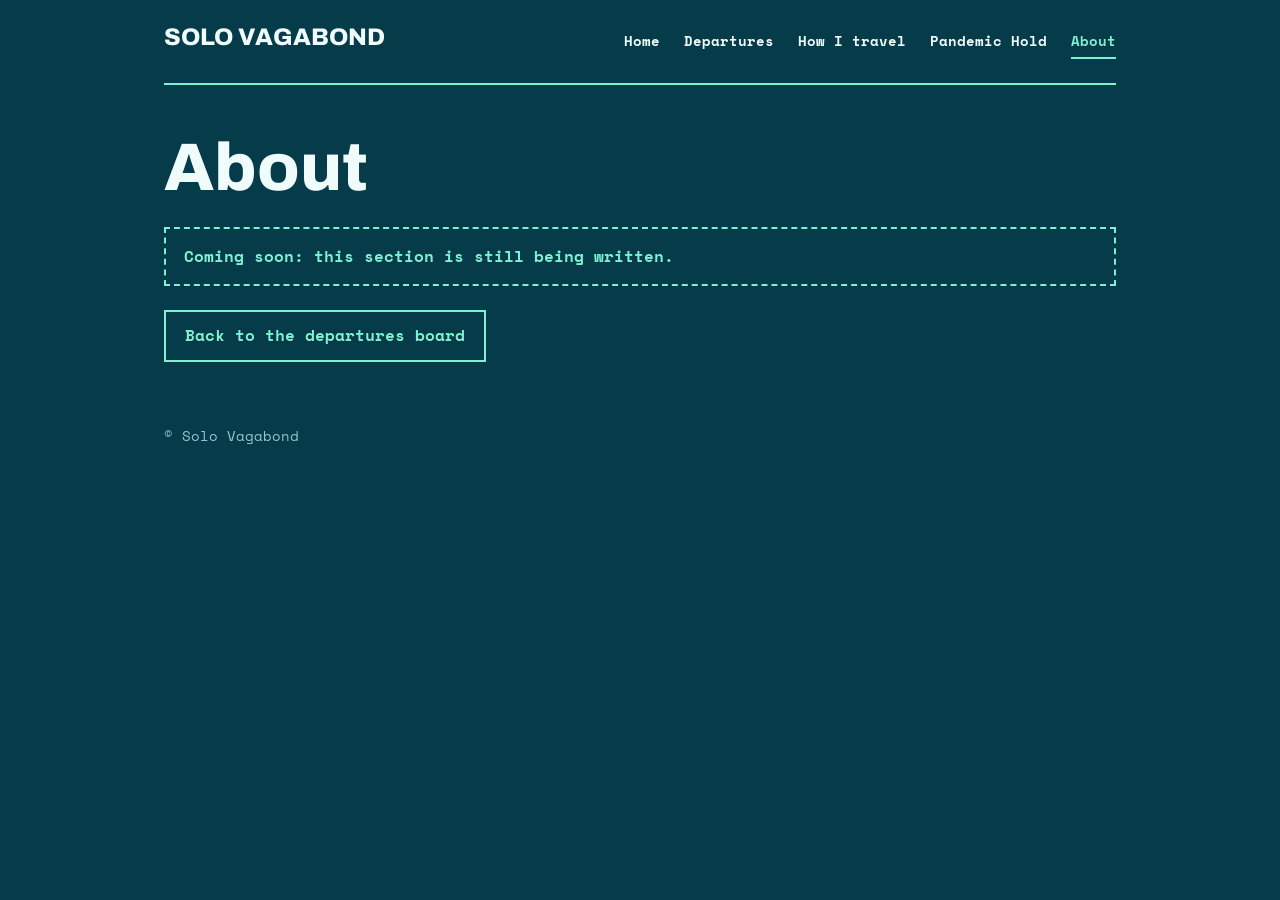
==== about.html @ 9b1714b4 "Add files via upload" ====
<!DOCTYPE html>
<html lang="en">
<head>
<meta charset="utf-8">
<meta name="viewport" content="width=device-width, initial-scale=1">
<title>About | Solo Vagabond</title>
<link rel="preconnect" href="https://fonts.googleapis.com">
<link rel="preconnect" href="https://fonts.gstatic.com" crossorigin>
<link href="https://fonts.googleapis.com/css2?family=Space+Mono:wght@400;700&family=Archivo:wght@600;800&display=swap" rel="stylesheet">
<link rel="stylesheet" href="style.css">
</head>
<body><div class="wrap">
<header><a class="brand" href="index.html">SOLO VAGABOND</a><nav class="menu" aria-label="Main"><a href="index.html">Home</a><a href="index.html#departures">Departures</a><a href="index.html#how">How I travel</a><a href="pandemic-hold.html">Pandemic Hold</a><a href="about.html" aria-current="page">About</a></nav></header>
<main>
<h1>About</h1>
<p class="wip" role="note">Coming soon: this section is still being written.</p>
<a class="btn" href="index.html">Back to the departures board</a>
</main>
<footer>© Solo Vagabond</footer>
</div></body></html>
---- style.css ----
:root{--bg:#063b4a;--row:#0a5568;--amber:#7ff0d0;--text:#effcfb;--dim:#92c5cc;--ok:#c6f432}
*{box-sizing:border-box}body{margin:0;background:var(--bg);color:var(--text);font:1rem/1.6 "Space Mono",Menlo,monospace}
a{color:var(--amber)}a:focus-visible{outline:3px solid var(--amber);outline-offset:3px}
.wrap{max-width:62rem;margin:0 auto;padding:0 1.25rem}
header{padding:1.5rem 0;display:flex;justify-content:space-between;flex-wrap:wrap;gap:1rem;border-bottom:2px solid var(--amber)}
.brand{font:800 1.5rem Archivo,Arial,sans-serif;color:var(--text);text-decoration:none}
.clock{color:var(--amber);font-weight:700}
h1{font:800 clamp(2.2rem,6vw,4.2rem)/1.05 Archivo,Arial,sans-serif;margin:3rem 0 1rem;max-width:16ch}
.lede{max-width:40rem;color:var(--dim)}
h2{font:800 1.4rem Archivo,Arial,sans-serif;margin:3rem 0 1rem;color:var(--amber)}
.board{border-collapse:collapse;width:100%}
.board th{text-align:left;color:var(--dim);font-weight:400;padding:.4rem .8rem;font-size:.85rem}
.board td{background:var(--row);padding:.9rem .8rem;border-top:3px solid var(--bg);vertical-align:top}
.board td:first-child{color:var(--amber);font-weight:700;white-space:nowrap}
.status{font-weight:700;white-space:nowrap}.ok{color:var(--ok)}.go{color:var(--amber)}
.facts{display:flex;flex-wrap:wrap;gap:1rem;margin:2.5rem 0 0}
.facts div{flex:1 1 12rem;border:2px solid var(--dim);padding:1rem}
.facts b{display:block;font:800 2.4rem Archivo,Arial,sans-serif;color:var(--amber)}
.facts h3{margin:0 0 .4rem;color:var(--amber);font:800 1.2rem Archivo,Arial,sans-serif}
.wip{margin:1.5rem 0 0;padding:.9rem 1.1rem;border:2px dashed var(--amber);color:var(--amber);font-weight:700}
.links{display:flex;flex-wrap:wrap;gap:.75rem;list-style:none;padding:0}
.links a{display:block;padding:.7rem 1.2rem;border:2px solid var(--amber);text-decoration:none;font-weight:700}
.links a:hover{background:var(--amber);color:var(--bg)}
footer{margin:4rem 0 2rem;color:var(--dim);font-size:.85rem}
@media(max-width:640px){.board th:nth-child(3),.board td:nth-child(3){display:none}}

/* menu */
nav.menu{display:flex;flex-wrap:wrap;gap:.25rem 1.5rem;align-items:center}
nav.menu a{color:var(--text);text-decoration:none;font-weight:700;font-size:.9rem;padding:.3rem 0;border-bottom:2px solid transparent}
nav.menu a:hover{color:var(--amber)}
nav.menu a[aria-current=page]{color:var(--amber);border-bottom-color:var(--amber)}
.btn{display:inline-block;margin-top:1.5rem;padding:.7rem 1.2rem;border:2px solid var(--amber);color:var(--amber);font-weight:700;text-decoration:none}
.btn:hover{background:var(--amber);color:var(--bg)}
/* story pages */
.tags{display:flex;flex-wrap:wrap;gap:.5rem;margin:2.5rem 0 0}
.tag{border:2px solid var(--dim);padding:.15rem .7rem;font-size:.85rem;color:var(--dim)}
.tag.hot{border-color:var(--amber);color:var(--amber)}
.sub{font:800 clamp(1.2rem,3vw,1.6rem)/1.3 Archivo,Arial,sans-serif;margin:0 0 .5rem}
.meta{display:flex;flex-wrap:wrap;gap:.5rem 1.5rem;border-top:2px solid var(--dim);border-bottom:2px solid var(--dim);padding:.9rem 0;margin:1.75rem 0 2rem;color:var(--dim);font-size:.9rem}
.meta b{color:var(--text)}
blockquote.pull{margin:0 0 2.5rem;padding:.5rem 0 .5rem 1.25rem;border-left:4px solid var(--amber);font:800 clamp(1.3rem,3.2vw,1.9rem)/1.3 Archivo,Arial,sans-serif;max-width:44rem}
blockquote.pull small{display:block;margin-top:.75rem;font:400 .8rem "Space Mono",monospace;text-transform:uppercase;color:var(--dim)}
.layout{display:grid;grid-template-columns:minmax(0,1fr) 20rem;gap:3rem;align-items:start}
.article{font:400 1.1rem/1.85 Archivo,Arial,sans-serif;max-width:42rem}
.article p{margin:0 0 1.25rem}
.article h2{margin-top:3rem}
.num{color:var(--dim);font:400 .9rem "Space Mono",monospace;margin-right:.75rem}
.chips{display:flex;flex-wrap:wrap;gap:.5rem;margin:2rem 0}
.chips span{border:2px solid var(--amber);padding:.25rem .8rem;font:700 .75rem "Space Mono",monospace;text-transform:uppercase;color:var(--amber)}
.aside{background:var(--row);border:2px solid var(--dim);padding:1.25rem;position:sticky;top:1rem}
.aside h2{margin:0;font-size:1.2rem}
.aside .k{font-size:.75rem;text-transform:uppercase;color:var(--dim);margin:0 0 .25rem}
.tl{list-style:none;margin:1.25rem 0 0;padding:0}
.tl li{position:relative;margin-left:.4rem;padding:0 0 1.1rem 1.4rem;border-left:2px solid var(--dim)}
.tl li:before{content:"";position:absolute;left:-.5rem;top:.25rem;width:.8rem;height:.8rem;border-radius:50%;background:var(--bg);border:2px solid var(--amber)}
.tl li:last-child{border-left-color:transparent;padding-bottom:0}
.tl b{display:block;font-size:.75rem;color:var(--amber);text-transform:uppercase}
.tl p{margin:.2rem 0 0;font:400 .92rem/1.5 Archivo,Arial,sans-serif}
.aside .note{margin:1.25rem 0 0;font-size:.8rem;color:var(--dim)}
.route{list-style:none;margin:1.5rem 0 0;padding:0;max-width:30rem}
.route li{background:var(--row);border-top:3px solid var(--bg);padding:.8rem 1rem;display:flex;gap:1rem}
.route b{color:var(--amber)}
.fine{color:var(--dim);font-size:.85rem;max-width:30rem}
@media(max-width:60rem){.layout{grid-template-columns:1fr}.aside{position:static}}
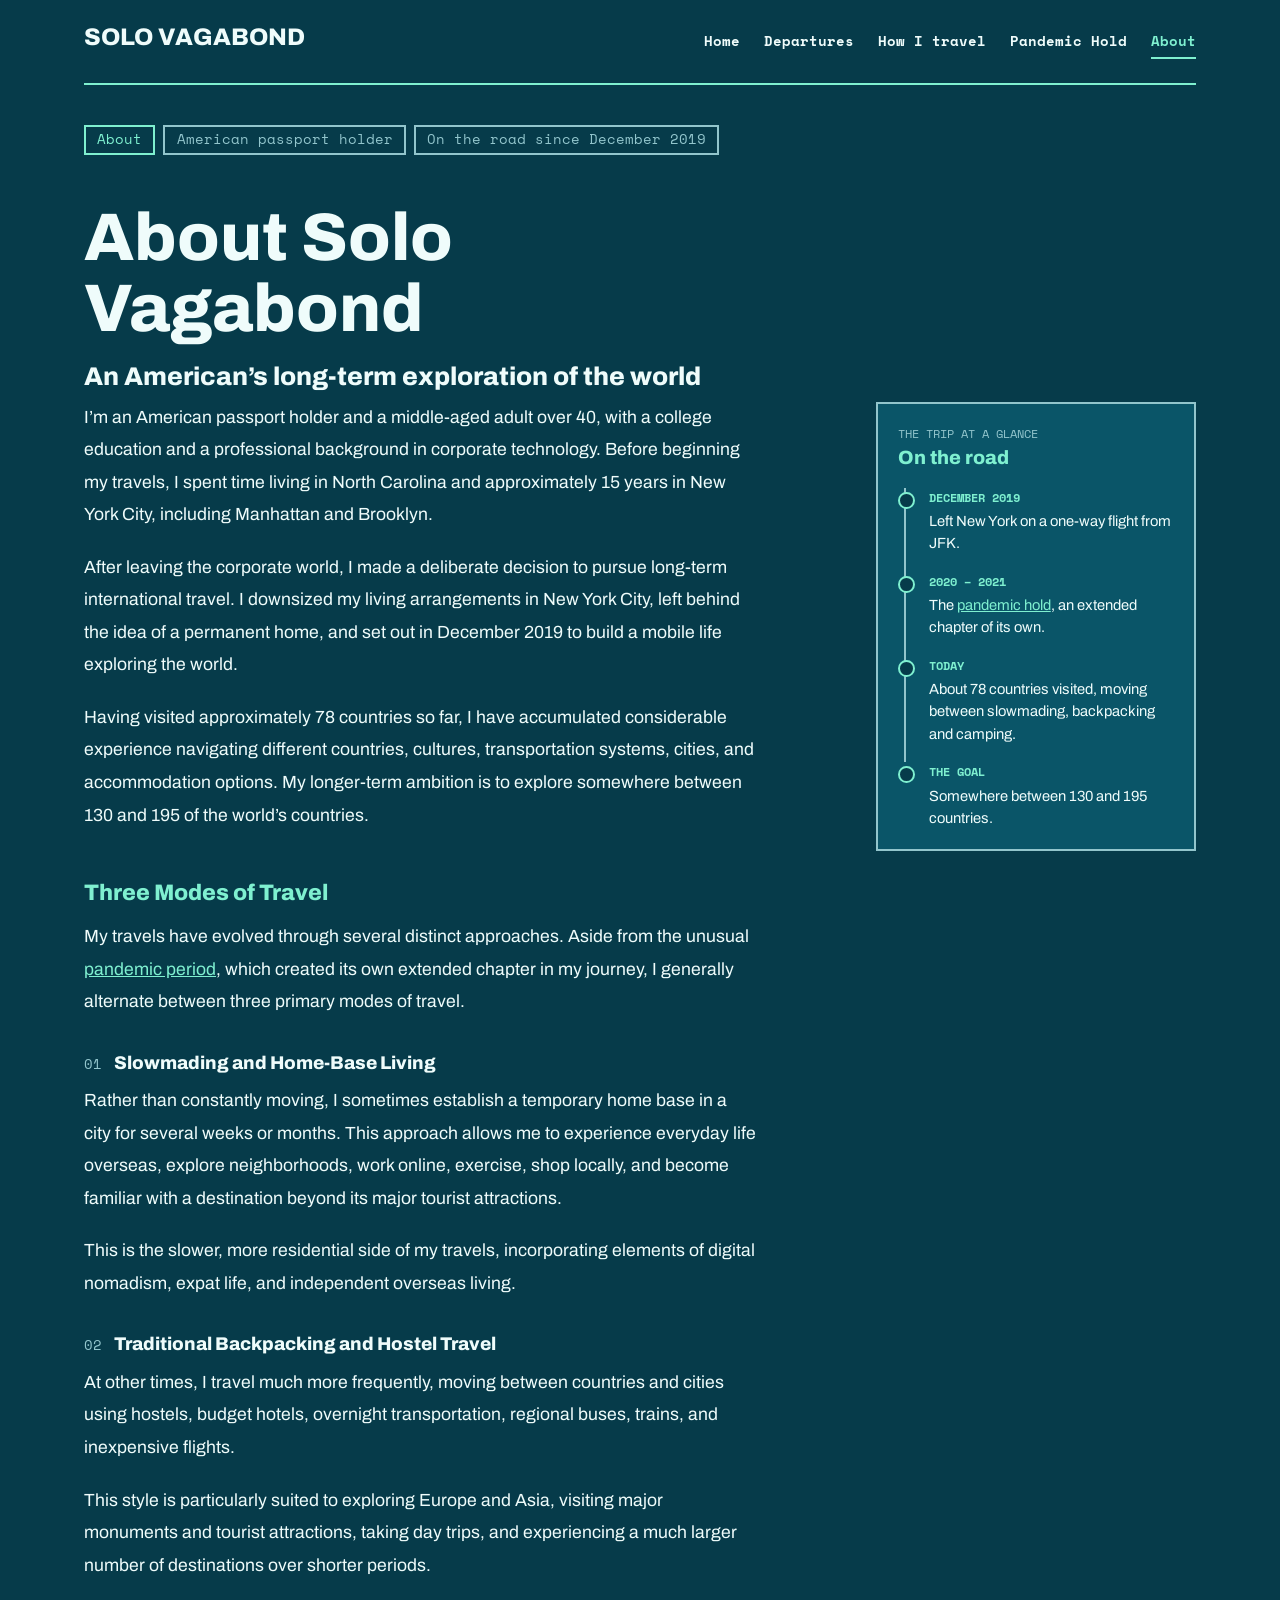
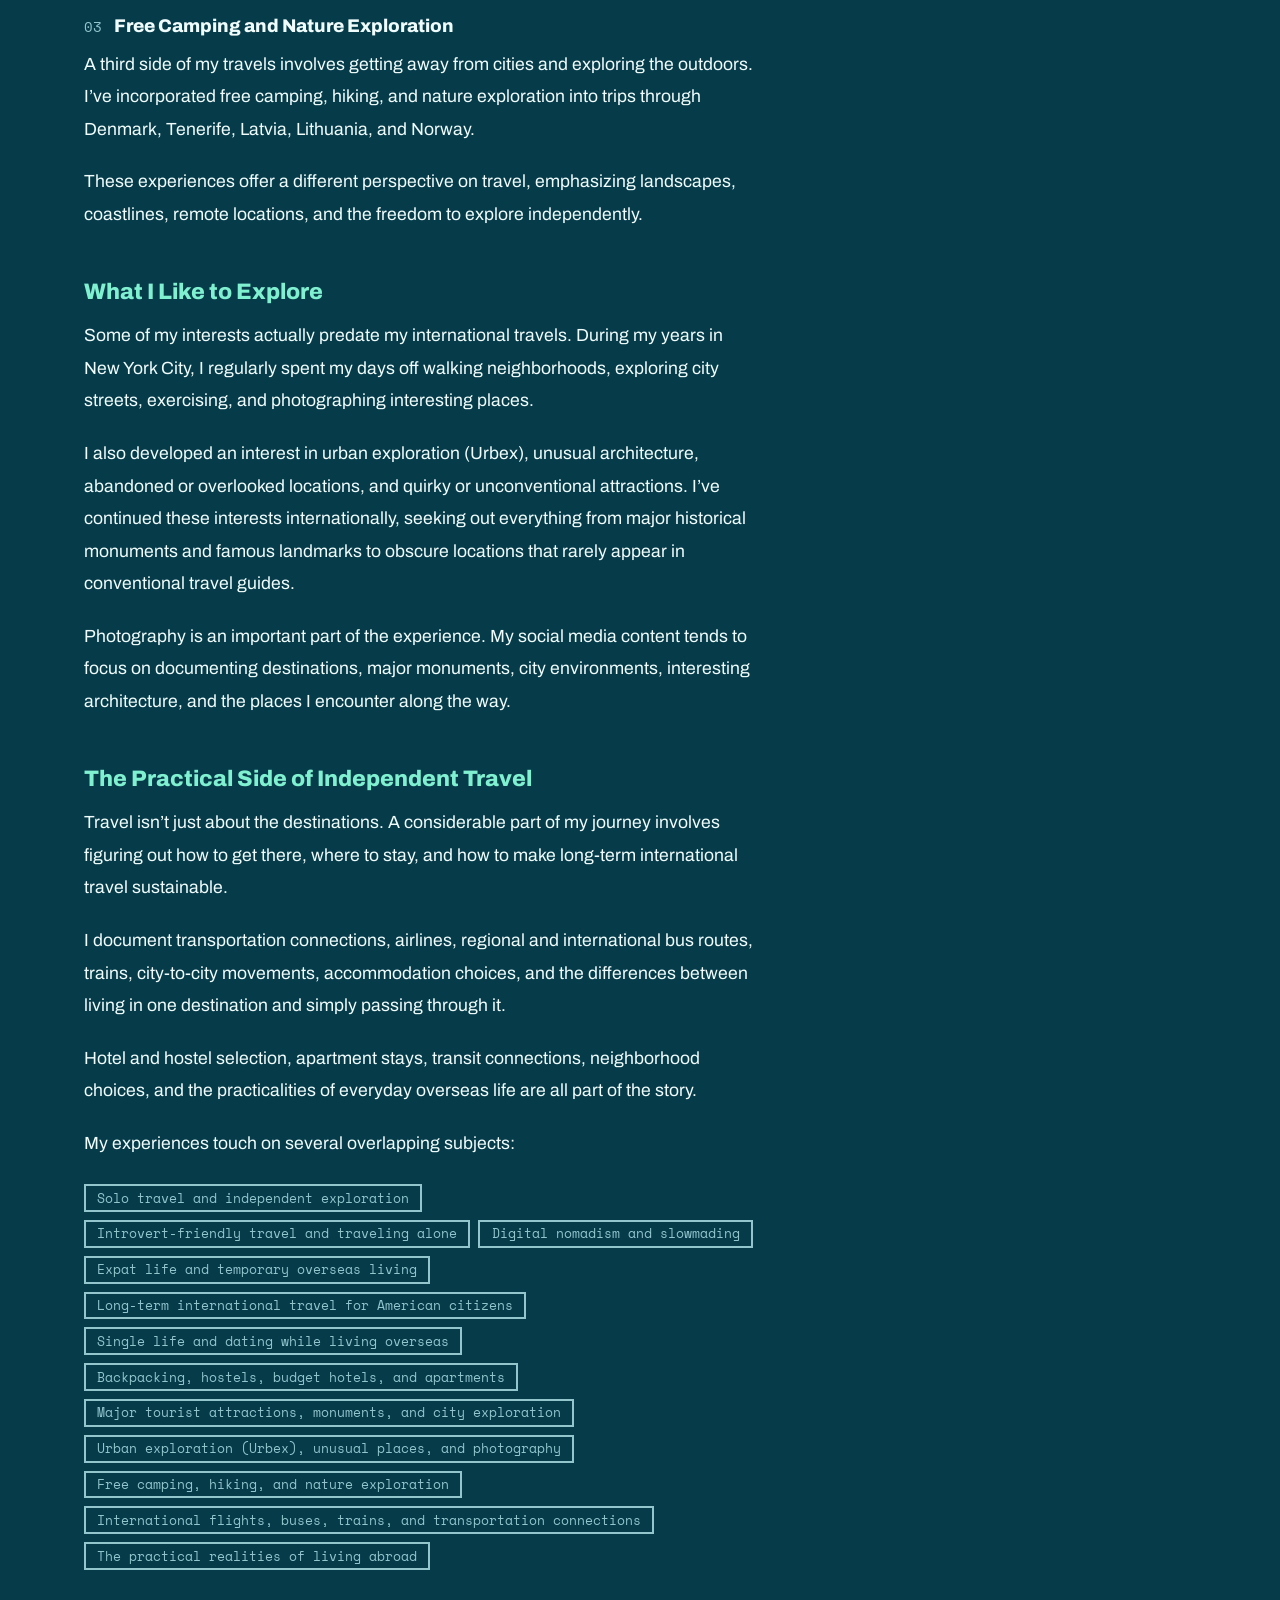
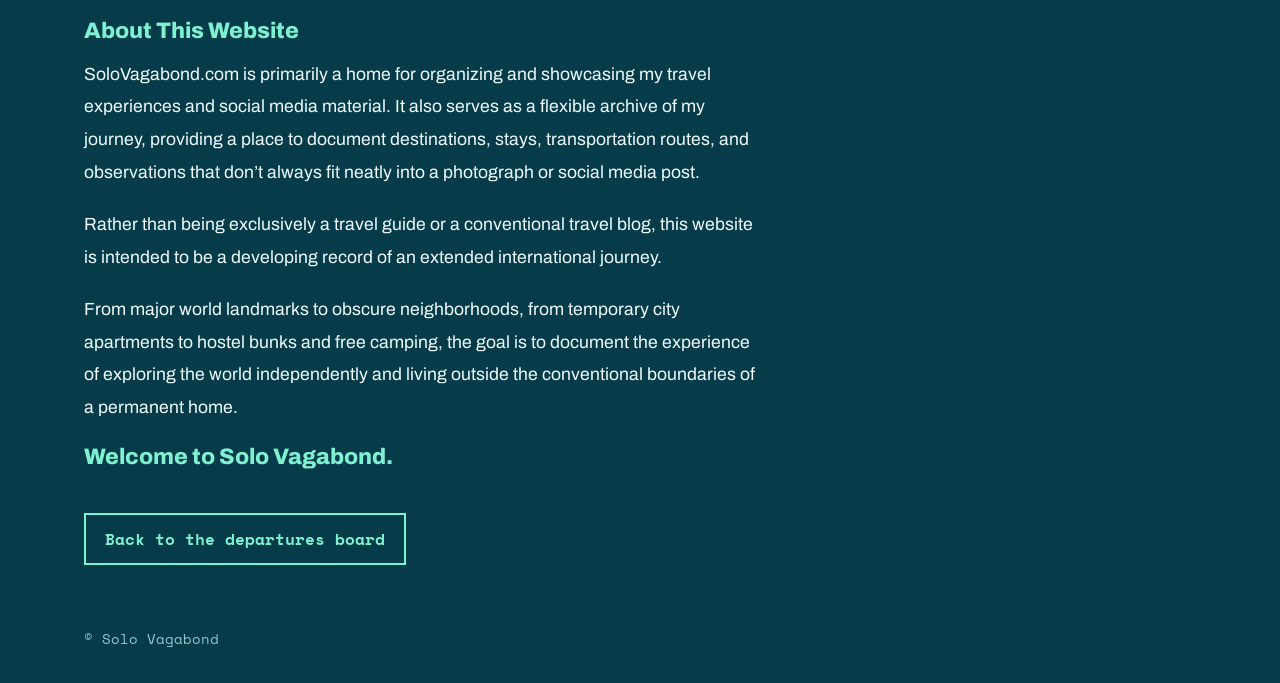
==== commit f7c04fb9: "Add files via upload" ====
--- a/about.html
+++ b/about.html
@@ -4,16 +4,90 @@
 <meta charset="utf-8">
 <meta name="viewport" content="width=device-width, initial-scale=1">
 <title>About | Solo Vagabond</title>
+<meta name="description" content="An American’s long-term exploration of the world: slowmading, backpacking and free camping across roughly 78 countries since December 2019.">
 <link rel="preconnect" href="https://fonts.googleapis.com">
 <link rel="preconnect" href="https://fonts.gstatic.com" crossorigin>
-<link href="https://fonts.googleapis.com/css2?family=Space+Mono:wght@400;700&family=Archivo:wght@600;800&display=swap" rel="stylesheet">
+<link href="https://fonts.googleapis.com/css2?family=Space+Mono:wght@400;700&family=Archivo:wght@400;600;800&display=swap" rel="stylesheet">
 <link rel="stylesheet" href="style.css">
+<style>
+.wrap.wide{max-width:72rem}
+.article h3{font:800 1.15rem/1.35 Archivo,Arial,sans-serif;color:var(--text);margin:2rem 0 .6rem}
+ul.tags{list-style:none;padding:0;margin:1.5rem 0 2rem}
+.article .tags .tag{font:400 .8rem "Space Mono",monospace}
+.signoff{font:800 1.4rem Archivo,Arial,sans-serif;color:var(--amber);margin-top:2.5rem}
+</style>
 </head>
-<body><div class="wrap">
+<body><div class="wrap wide">
 <header><a class="brand" href="index.html">SOLO VAGABOND</a><nav class="menu" aria-label="Main"><a href="index.html">Home</a><a href="index.html#departures">Departures</a><a href="index.html#how">How I travel</a><a href="pandemic-hold.html">Pandemic Hold</a><a href="about.html" aria-current="page">About</a></nav></header>
 <main>
-<h1>About</h1>
-<p class="wip" role="note">Coming soon: this section is still being written.</p>
+<div class="tags"><span class="tag hot">About</span><span class="tag">American passport holder</span><span class="tag">On the road since December 2019</span></div>
+<h1>About Solo Vagabond</h1>
+<p class="sub">An American’s long-term exploration of the world</p>
+
+<div class="layout">
+<article class="article">
+<p>I’m an American passport holder and a middle-aged adult over 40, with a college education and a professional background in corporate technology. Before beginning my travels, I spent time living in North Carolina and approximately 15 years in New York City, including Manhattan and Brooklyn.</p>
+<p>After leaving the corporate world, I made a deliberate decision to pursue long-term international travel. I downsized my living arrangements in New York City, left behind the idea of a permanent home, and set out in December 2019 to build a mobile life exploring the world.</p>
+<p>Having visited approximately 78 countries so far, I have accumulated considerable experience navigating different countries, cultures, transportation systems, cities, and accommodation options. My longer-term ambition is to explore somewhere between 130 and 195 of the world’s countries.</p>
+
+<h2>Three Modes of Travel</h2>
+<p>My travels have evolved through several distinct approaches. Aside from the unusual <a href="pandemic-hold.html">pandemic period</a>, which created its own extended chapter in my journey, I generally alternate between three primary modes of travel.</p>
+
+<h3><span class="num">01</span>Slowmading and Home-Base Living</h3>
+<p>Rather than constantly moving, I sometimes establish a temporary home base in a city for several weeks or months. This approach allows me to experience everyday life overseas, explore neighborhoods, work online, exercise, shop locally, and become familiar with a destination beyond its major tourist attractions.</p>
+<p>This is the slower, more residential side of my travels, incorporating elements of digital nomadism, expat life, and independent overseas living.</p>
+
+<h3><span class="num">02</span>Traditional Backpacking and Hostel Travel</h3>
+<p>At other times, I travel much more frequently, moving between countries and cities using hostels, budget hotels, overnight transportation, regional buses, trains, and inexpensive flights.</p>
+<p>This style is particularly suited to exploring Europe and Asia, visiting major monuments and tourist attractions, taking day trips, and experiencing a much larger number of destinations over shorter periods.</p>
+
+<h3><span class="num">03</span>Free Camping and Nature Exploration</h3>
+<p>A third side of my travels involves getting away from cities and exploring the outdoors. I’ve incorporated free camping, hiking, and nature exploration into trips through Denmark, Tenerife, Latvia, Lithuania, and Norway.</p>
+<p>These experiences offer a different perspective on travel, emphasizing landscapes, coastlines, remote locations, and the freedom to explore independently.</p>
+
+<h2>What I Like to Explore</h2>
+<p>Some of my interests actually predate my international travels. During my years in New York City, I regularly spent my days off walking neighborhoods, exploring city streets, exercising, and photographing interesting places.</p>
+<p>I also developed an interest in urban exploration (Urbex), unusual architecture, abandoned or overlooked locations, and quirky or unconventional attractions. I’ve continued these interests internationally, seeking out everything from major historical monuments and famous landmarks to obscure locations that rarely appear in conventional travel guides.</p>
+<p>Photography is an important part of the experience. My social media content tends to focus on documenting destinations, major monuments, city environments, interesting architecture, and the places I encounter along the way.</p>
+
+<h2>The Practical Side of Independent Travel</h2>
+<p>Travel isn’t just about the destinations. A considerable part of my journey involves figuring out how to get there, where to stay, and how to make long-term international travel sustainable.</p>
+<p>I document transportation connections, airlines, regional and international bus routes, trains, city-to-city movements, accommodation choices, and the differences between living in one destination and simply passing through it.</p>
+<p>Hotel and hostel selection, apartment stays, transit connections, neighborhood choices, and the practicalities of everyday overseas life are all part of the story.</p>
+<p>My experiences touch on several overlapping subjects:</p>
+<ul class="tags">
+<li class="tag">Solo travel and independent exploration</li>
+<li class="tag">Introvert-friendly travel and traveling alone</li>
+<li class="tag">Digital nomadism and slowmading</li>
+<li class="tag">Expat life and temporary overseas living</li>
+<li class="tag">Long-term international travel for American citizens</li>
+<li class="tag">Single life and dating while living overseas</li>
+<li class="tag">Backpacking, hostels, budget hotels, and apartments</li>
+<li class="tag">Major tourist attractions, monuments, and city exploration</li>
+<li class="tag">Urban exploration (Urbex), unusual places, and photography</li>
+<li class="tag">Free camping, hiking, and nature exploration</li>
+<li class="tag">International flights, buses, trains, and transportation connections</li>
+<li class="tag">The practical realities of living abroad</li>
+</ul>
+
+<h2>About This Website</h2>
+<p>SoloVagabond.com is primarily a home for organizing and showcasing my travel experiences and social media material. It also serves as a flexible archive of my journey, providing a place to document destinations, stays, transportation routes, and observations that don’t always fit neatly into a photograph or social media post.</p>
+<p>Rather than being exclusively a travel guide or a conventional travel blog, this website is intended to be a developing record of an extended international journey.</p>
+<p>From major world landmarks to obscure neighborhoods, from temporary city apartments to hostel bunks and free camping, the goal is to document the experience of exploring the world independently and living outside the conventional boundaries of a permanent home.</p>
+<p class="signoff">Welcome to Solo Vagabond.</p>
+</article>
+
+<aside class="aside" aria-label="The trip at a glance">
+<p class="k">The trip at a glance</p>
+<h2>On the road</h2>
+<ul class="tl">
+<li><b>December 2019</b><p>Left New York on a one-way flight from JFK.</p></li>
+<li><b>2020 – 2021</b><p>The <a href="pandemic-hold.html">pandemic hold</a>, an extended chapter of its own.</p></li>
+<li><b>Today</b><p>About 78 countries visited, moving between slowmading, backpacking and camping.</p></li>
+<li><b>The goal</b><p>Somewhere between 130 and 195 countries.</p></li>
+</ul>
+</aside>
+</div>
 <a class="btn" href="index.html">Back to the departures board</a>
 </main>
 <footer>© Solo Vagabond</footer>
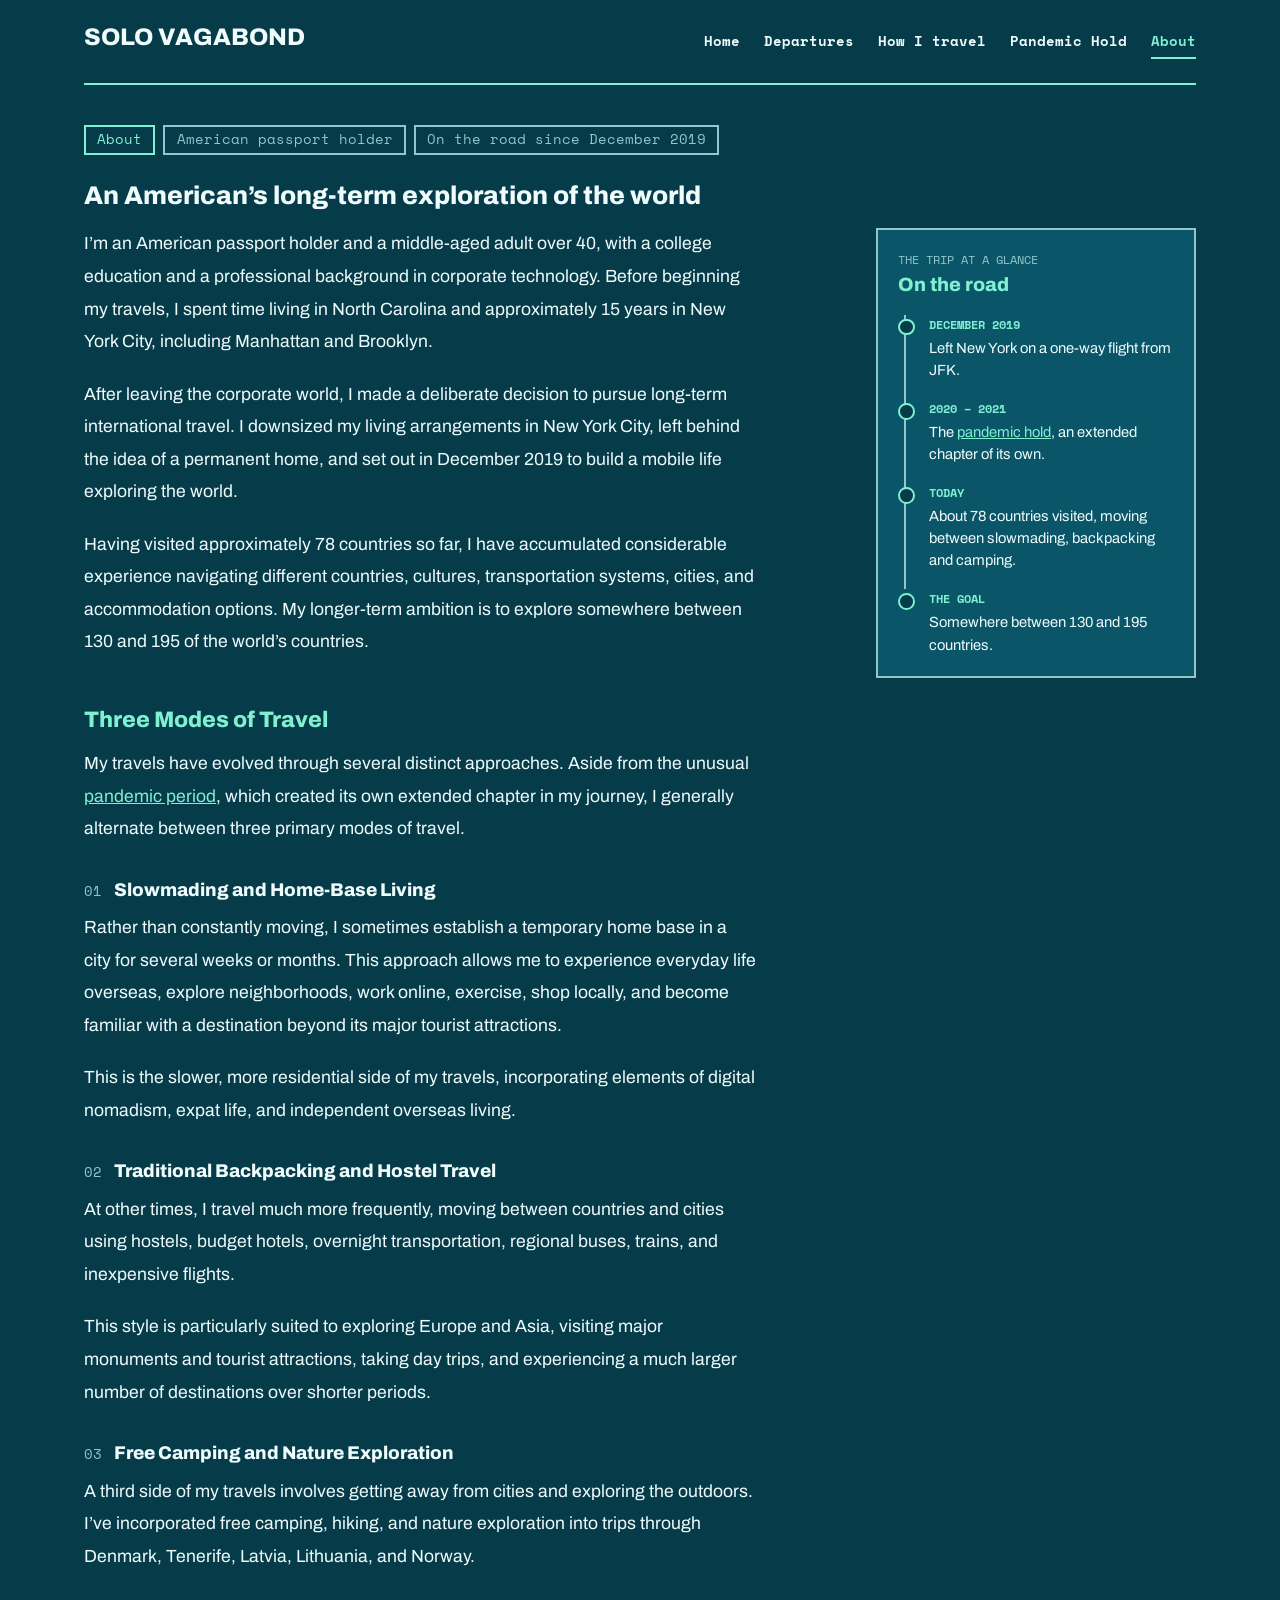
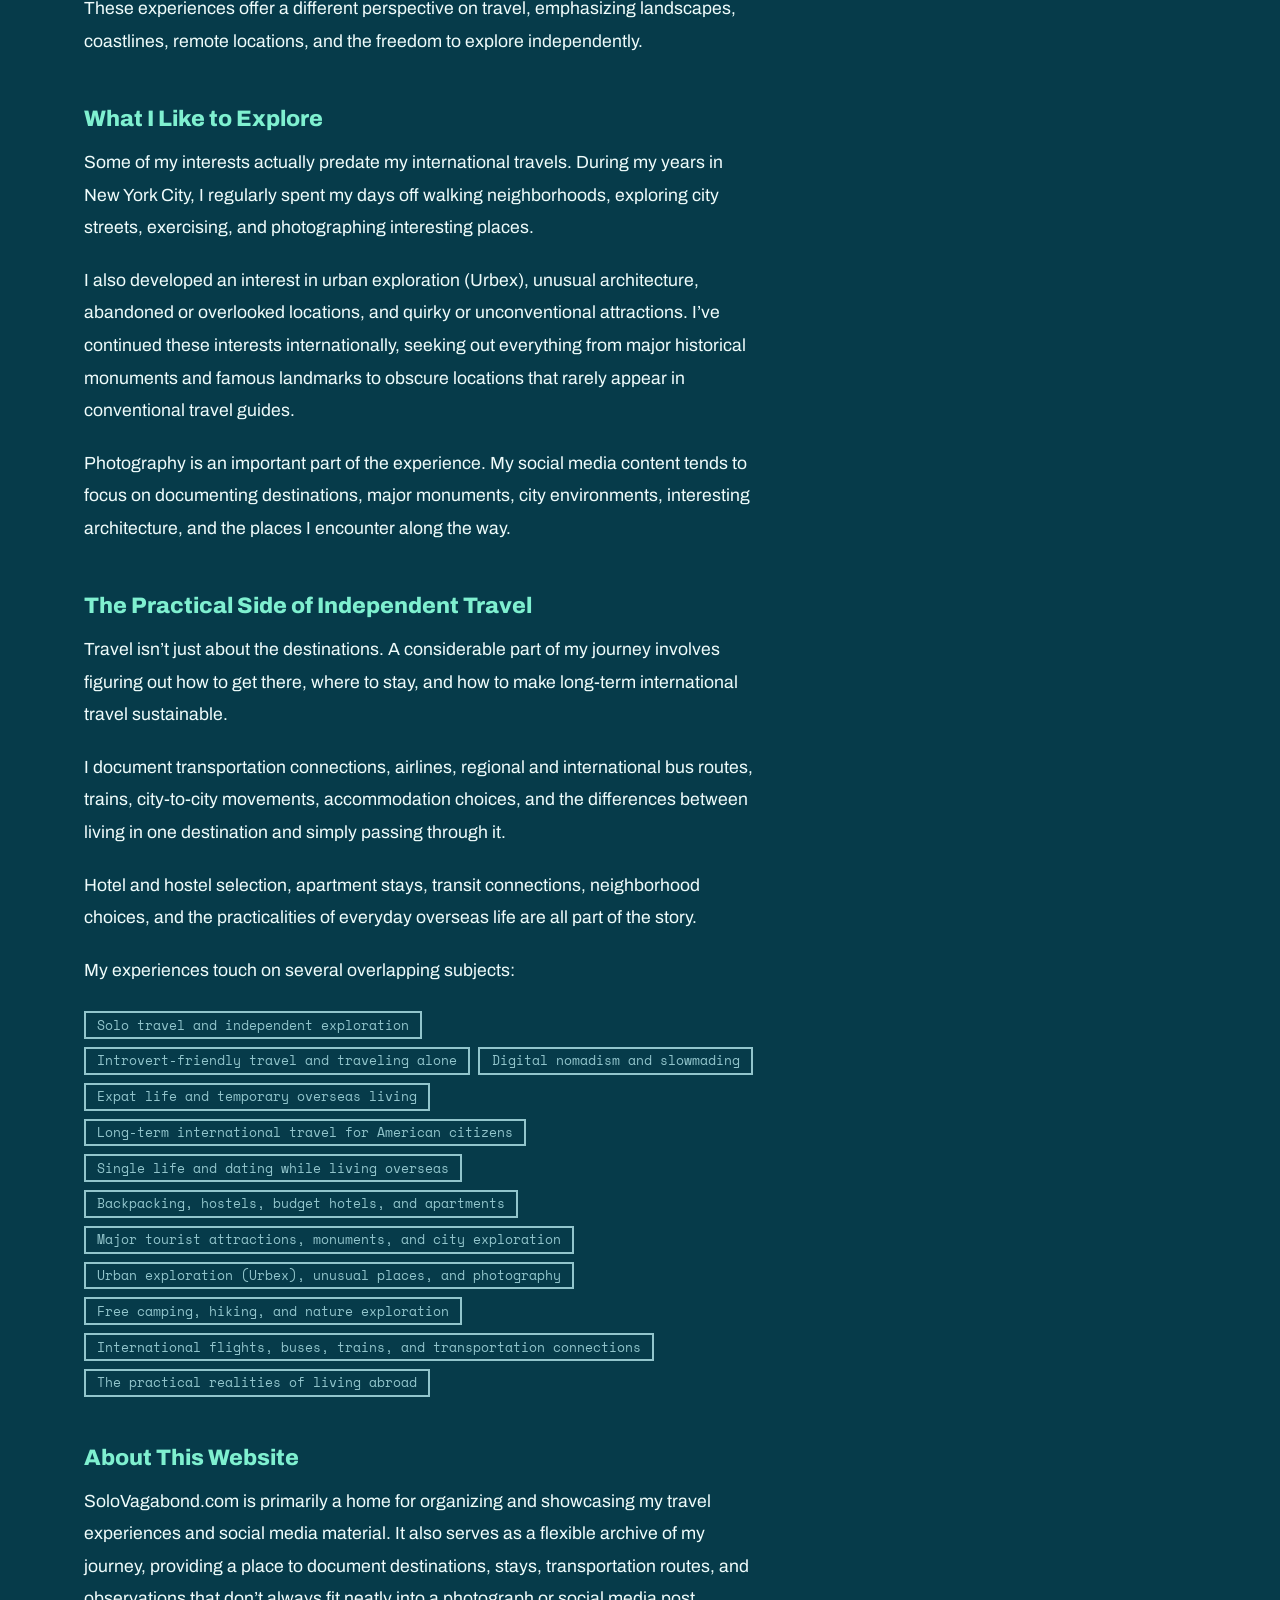
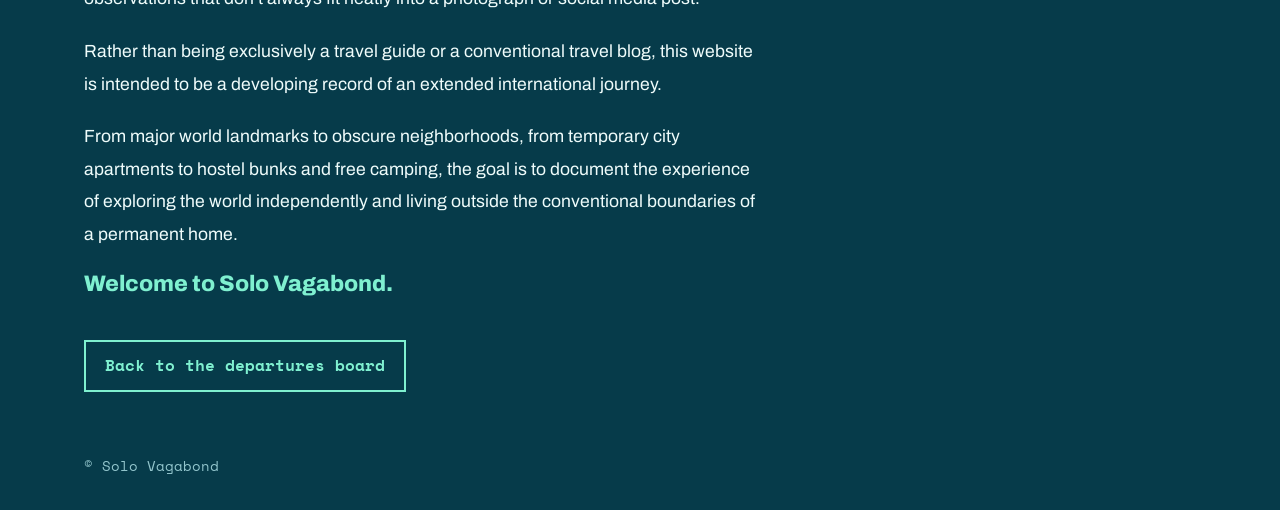
==== commit da2ffdfb: "Add files via upload" ====
--- a/about.html
+++ b/about.html
@@ -11,6 +11,7 @@
 <link rel="stylesheet" href="style.css">
 <style>
 .wrap.wide{max-width:72rem}
+h1.sub{margin:1.5rem 0 1rem;max-width:none}
 .article h3{font:800 1.15rem/1.35 Archivo,Arial,sans-serif;color:var(--text);margin:2rem 0 .6rem}
 ul.tags{list-style:none;padding:0;margin:1.5rem 0 2rem}
 .article .tags .tag{font:400 .8rem "Space Mono",monospace}
@@ -21,8 +22,7 @@
 <header><a class="brand" href="index.html">SOLO VAGABOND</a><nav class="menu" aria-label="Main"><a href="index.html">Home</a><a href="index.html#departures">Departures</a><a href="index.html#how">How I travel</a><a href="pandemic-hold.html">Pandemic Hold</a><a href="about.html" aria-current="page">About</a></nav></header>
 <main>
 <div class="tags"><span class="tag hot">About</span><span class="tag">American passport holder</span><span class="tag">On the road since December 2019</span></div>
-<h1>About Solo Vagabond</h1>
-<p class="sub">An American’s long-term exploration of the world</p>
+<h1 class="sub">An American’s long-term exploration of the world</h1>
 
 <div class="layout">
 <article class="article">
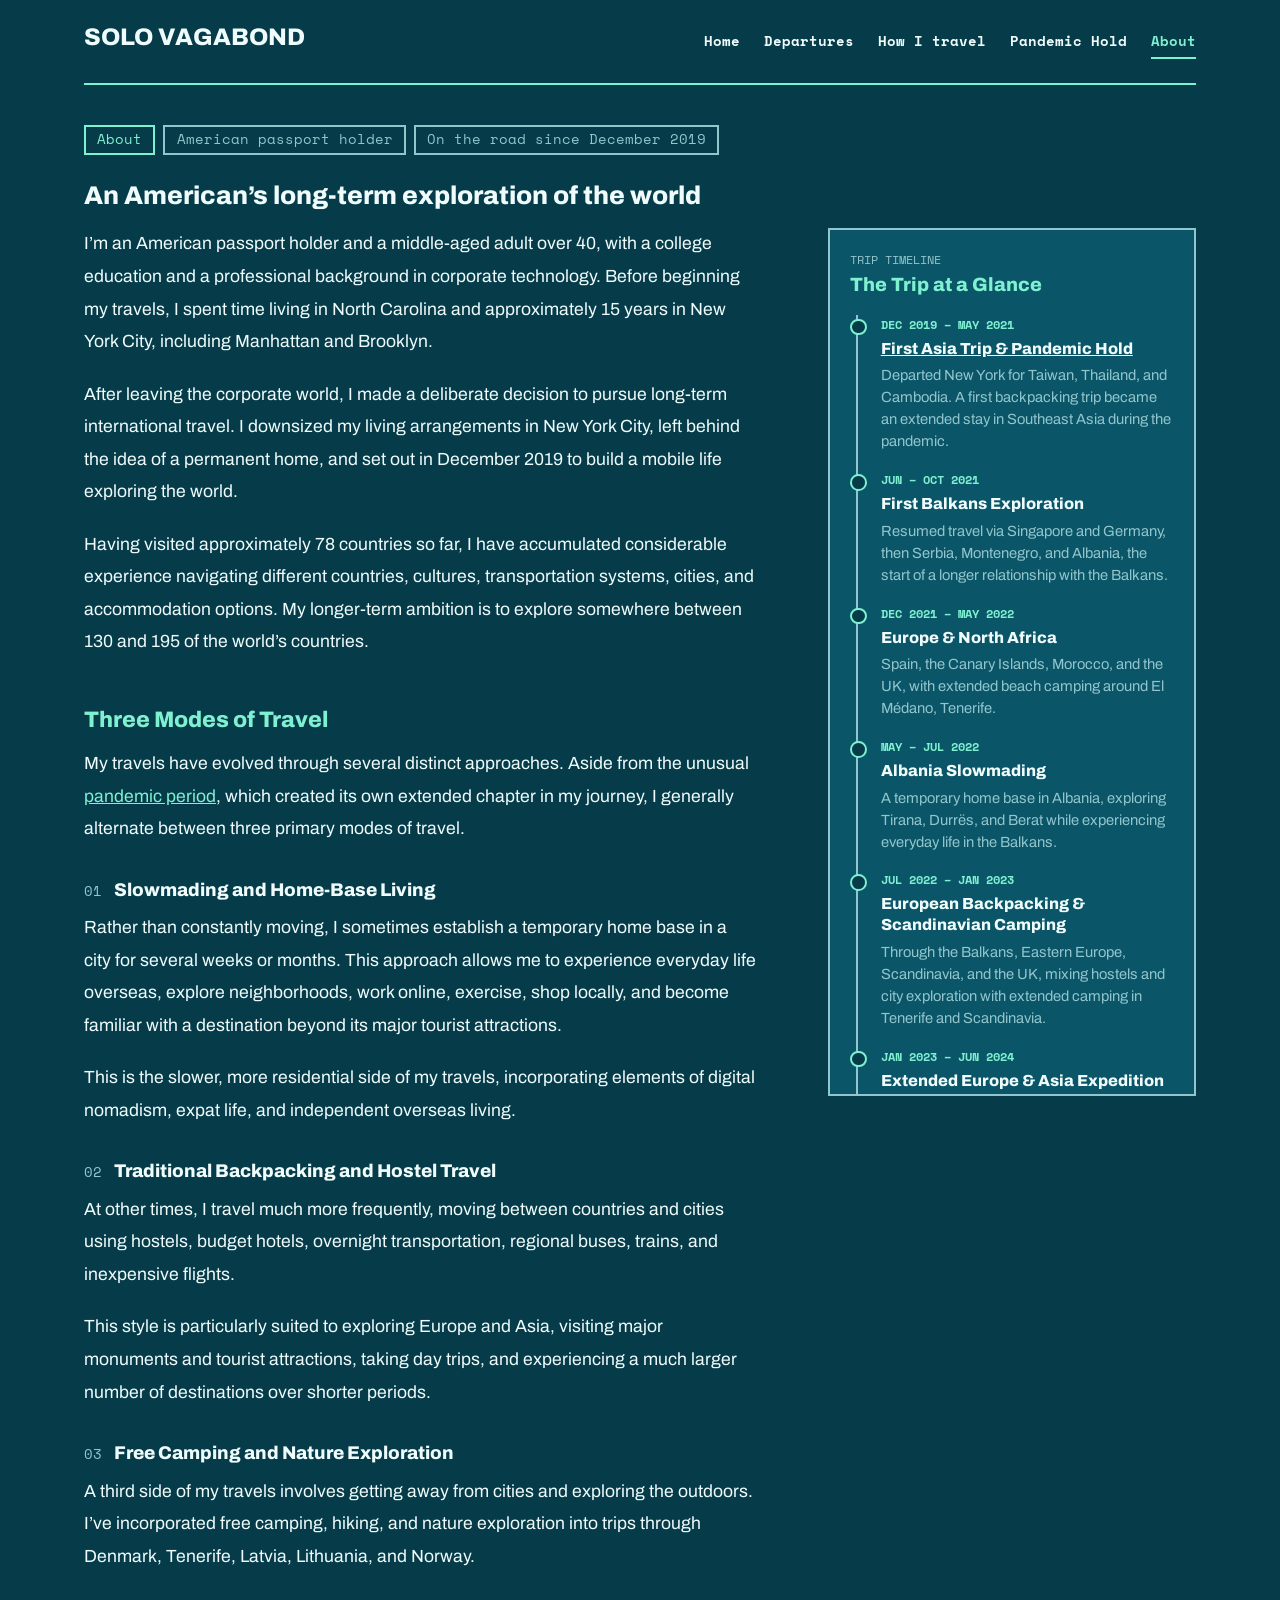
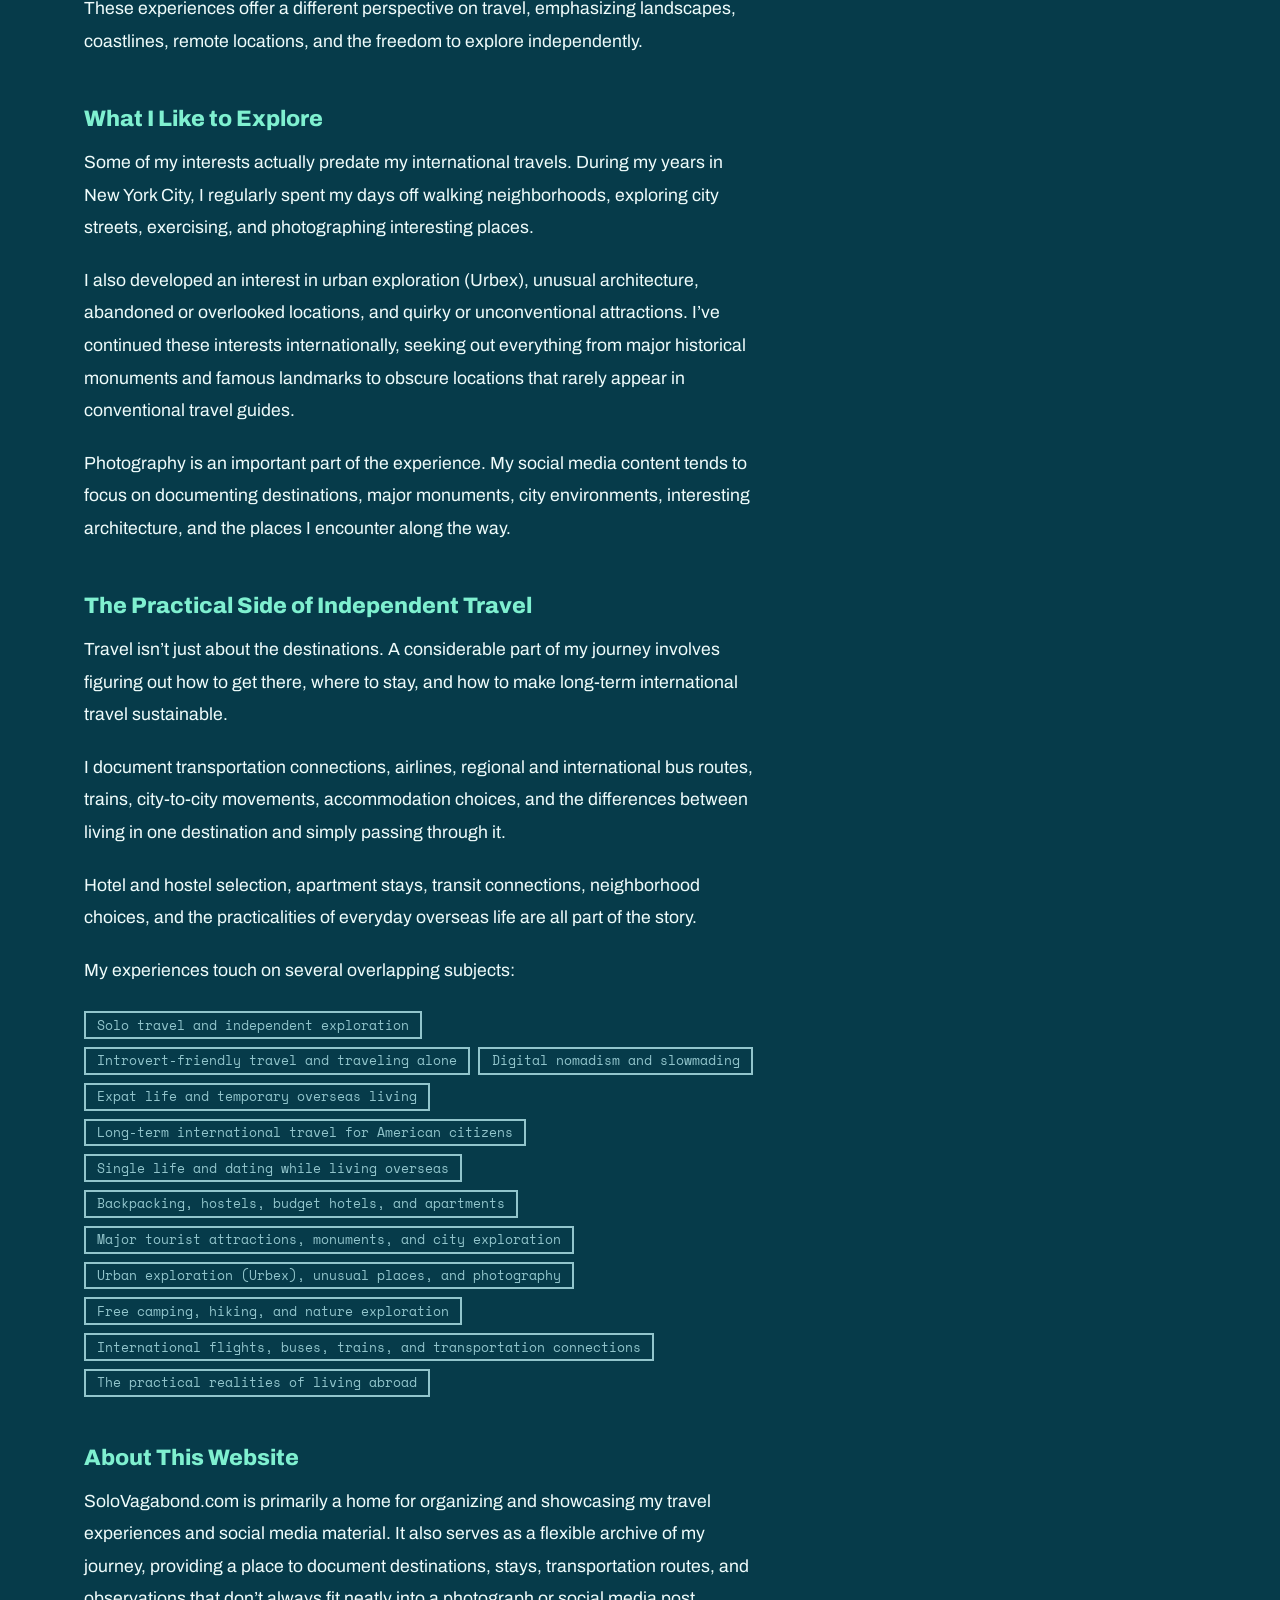
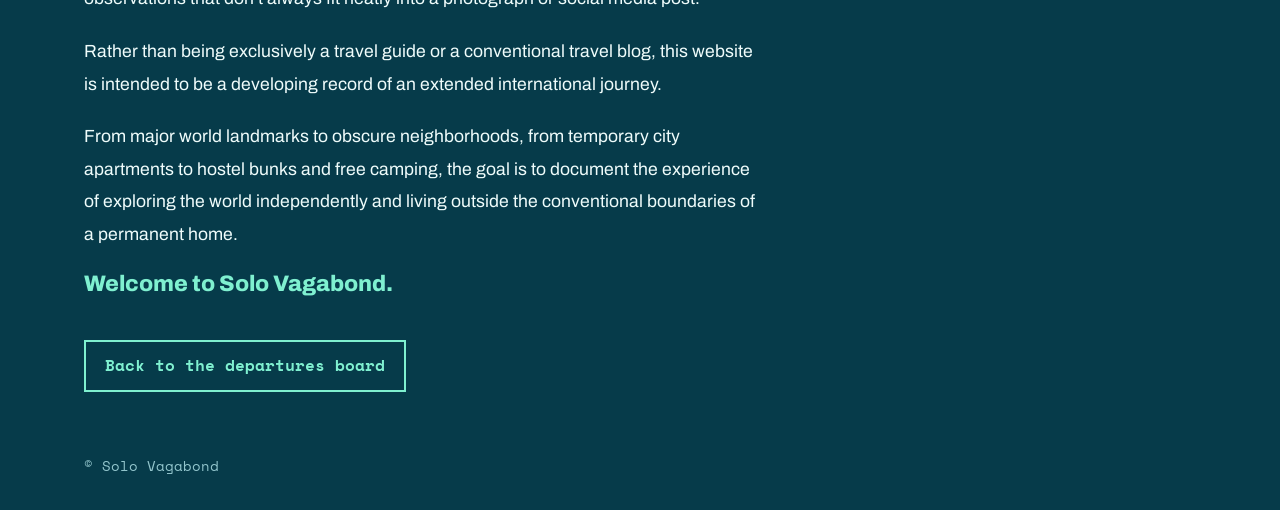
==== commit e2ab6ea1: "Add files via upload" ====
--- a/about.html
+++ b/about.html
@@ -12,6 +12,12 @@
 <style>
 .wrap.wide{max-width:72rem}
 h1.sub{margin:1.5rem 0 1rem;max-width:none}
+.layout{grid-template-columns:minmax(0,1fr) 23rem}
+.aside{max-height:calc(100vh - 2rem);overflow-y:auto}
+.tl p.t{font:800 1rem/1.3 Archivo,Arial,sans-serif;color:var(--text);margin:.3rem 0 0}
+.tl p.t a{color:var(--text)}
+.tl p.t+p{margin-top:.3rem;color:var(--dim)}
+@media(max-width:60rem){.layout{grid-template-columns:1fr}.aside{max-height:none;overflow:visible}}
 .article h3{font:800 1.15rem/1.35 Archivo,Arial,sans-serif;color:var(--text);margin:2rem 0 .6rem}
 ul.tags{list-style:none;padding:0;margin:1.5rem 0 2rem}
 .article .tags .tag{font:400 .8rem "Space Mono",monospace}
@@ -77,14 +83,21 @@
 <p class="signoff">Welcome to Solo Vagabond.</p>
 </article>
 
-<aside class="aside" aria-label="The trip at a glance">
-<p class="k">The trip at a glance</p>
-<h2>On the road</h2>
+<aside class="aside" tabindex="0" aria-label="The trip at a glance">
+<p class="k">Trip timeline</p>
+<h2>The Trip at a Glance</h2>
 <ul class="tl">
-<li><b>December 2019</b><p>Left New York on a one-way flight from JFK.</p></li>
-<li><b>2020 – 2021</b><p>The <a href="pandemic-hold.html">pandemic hold</a>, an extended chapter of its own.</p></li>
-<li><b>Today</b><p>About 78 countries visited, moving between slowmading, backpacking and camping.</p></li>
-<li><b>The goal</b><p>Somewhere between 130 and 195 countries.</p></li>
+<li><b>Dec 2019 – May 2021</b><p class="t"><a href="pandemic-hold.html">First Asia Trip &amp; Pandemic Hold</a></p><p>Departed New York for Taiwan, Thailand, and Cambodia. A first backpacking trip became an extended stay in Southeast Asia during the pandemic.</p></li>
+<li><b>Jun – Oct 2021</b><p class="t">First Balkans Exploration</p><p>Resumed travel via Singapore and Germany, then Serbia, Montenegro, and Albania, the start of a longer relationship with the Balkans.</p></li>
+<li><b>Dec 2021 – May 2022</b><p class="t">Europe &amp; North Africa</p><p>Spain, the Canary Islands, Morocco, and the UK, with extended beach camping around El Médano, Tenerife.</p></li>
+<li><b>May – Jul 2022</b><p class="t">Albania Slowmading</p><p>A temporary home base in Albania, exploring Tirana, Durrës, and Berat while experiencing everyday life in the Balkans.</p></li>
+<li><b>Jul 2022 – Jan 2023</b><p class="t">European Backpacking &amp; Scandinavian Camping</p><p>Through the Balkans, Eastern Europe, Scandinavia, and the UK, mixing hostels and city exploration with extended camping in Tenerife and Scandinavia.</p></li>
+<li><b>Jan 2023 – Jun 2024</b><p class="t">Extended Europe &amp; Asia Expedition</p><p>A major multi-region journey across Europe, the Middle East, South Asia, Southeast Asia, East Asia, and Australia: extensive backpacking, major cities, islands, and international transit connections.</p></li>
+<li><b>Jul – Nov 2024</b><p class="t">Central Europe, Baltics &amp; Balkans</p><p>Central and Eastern Europe, Lithuania, Latvia, and Portugal, with wild camping inland and along the coast, then longer stays in Albania, Montenegro, and Bosnia.</p></li>
+<li><b>Dec 2024 – Mar 2025</b><p class="t">Turkey, Middle East &amp; Caucasus</p><p>Turkey, Egypt, the UAE, Armenia, and Georgia: major cities, historical sites, and regional exploration.</p></li>
+<li><b>May – Nov 2025</b><p class="t">European Circuits &amp; Balkan Living</p><p>Western and Southern Europe, including the UK, Wales, Belgium, the Netherlands, Germany, Slovenia, Croatia, France, and Italy, plus another Tenerife camping stint and extended stays in the Balkans.</p></li>
+<li><b>Dec 2025 – Jul 2026</b><p class="t">Southeast Asia Return Tour</p><p>Back to Asia via Turkey and Kazakhstan: Thailand, Laos, Singapore, Malaysia, Brunei, and Vietnam, mixing familiar places with new countries.</p></li>
+<li><b>Jul 2026 – Present</b><p class="t">Return to Europe</p><p>Back via Germany, then Lithuania, Latvia, Estonia, Finland, Italy, San Marino, Albania, Kosovo, and Montenegro: city exploration, home-base living, and regional backpacking.</p></li>
 </ul>
 </aside>
 </div>
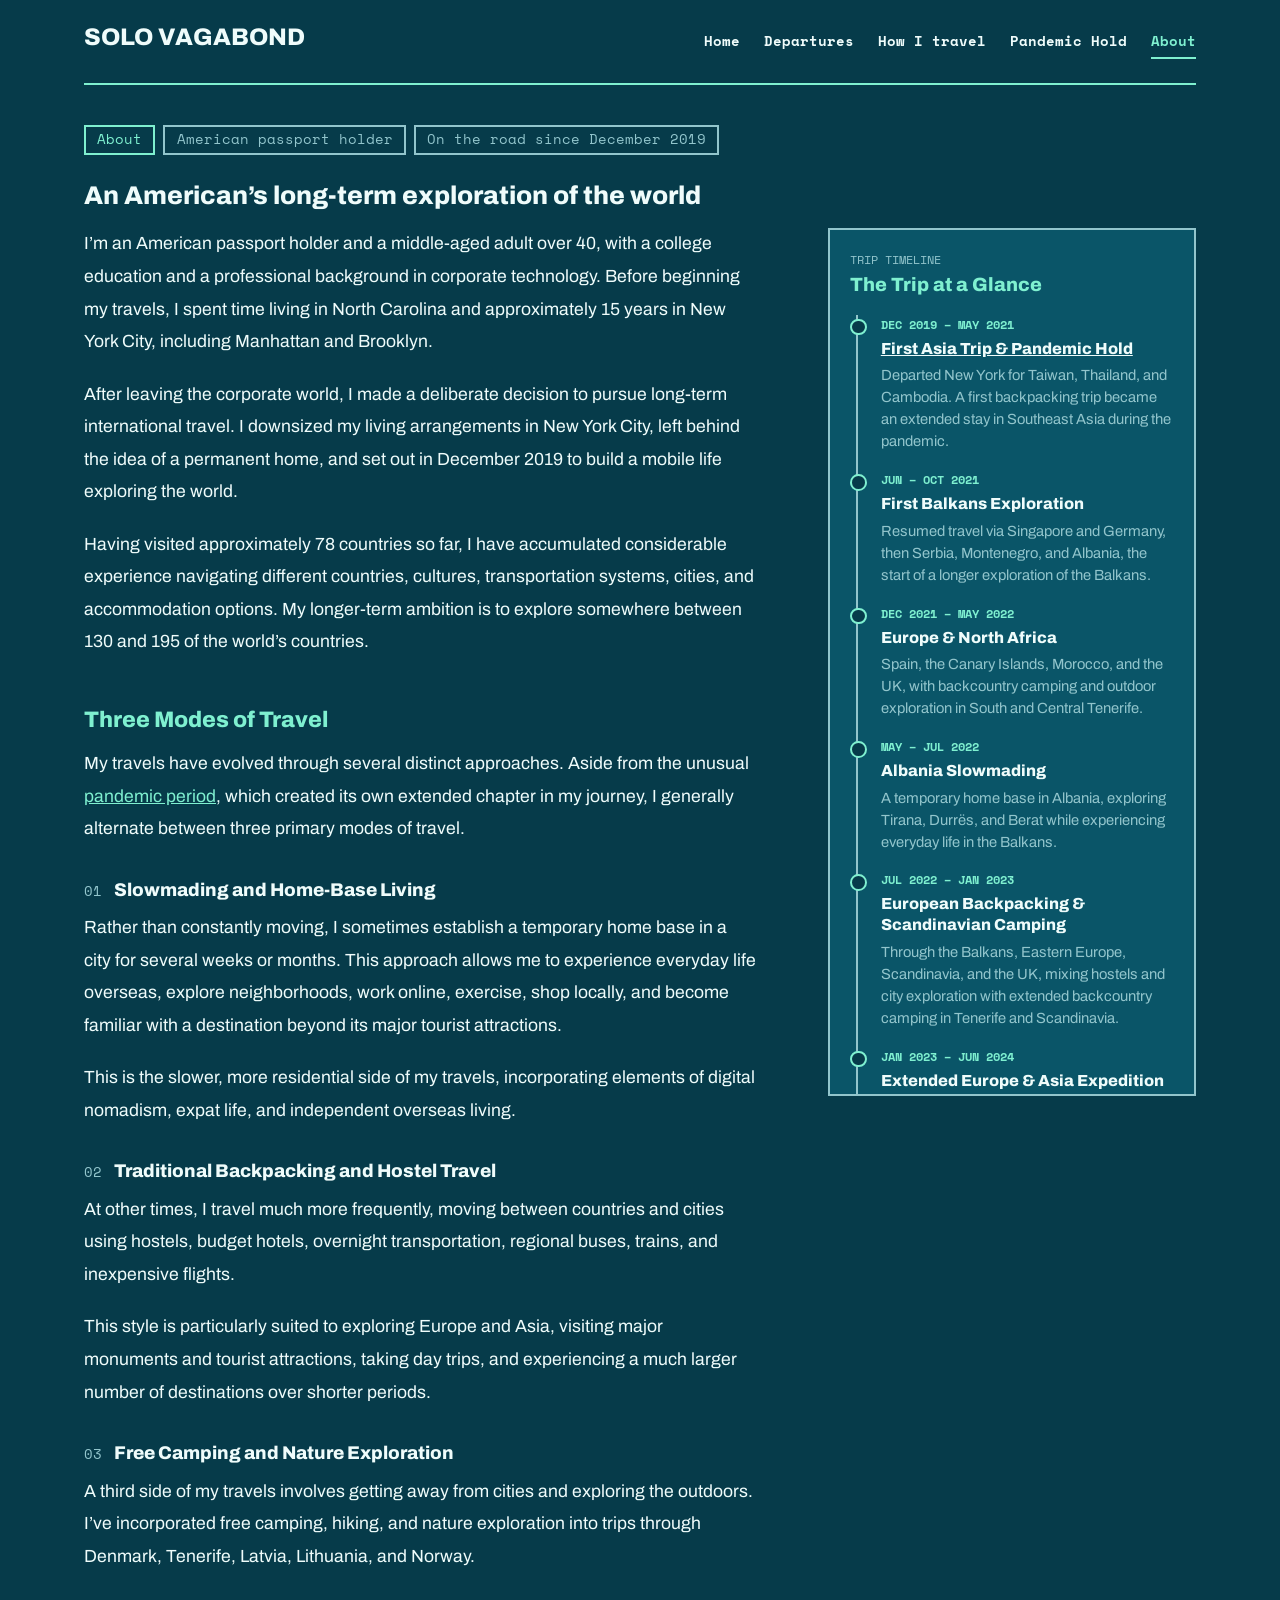
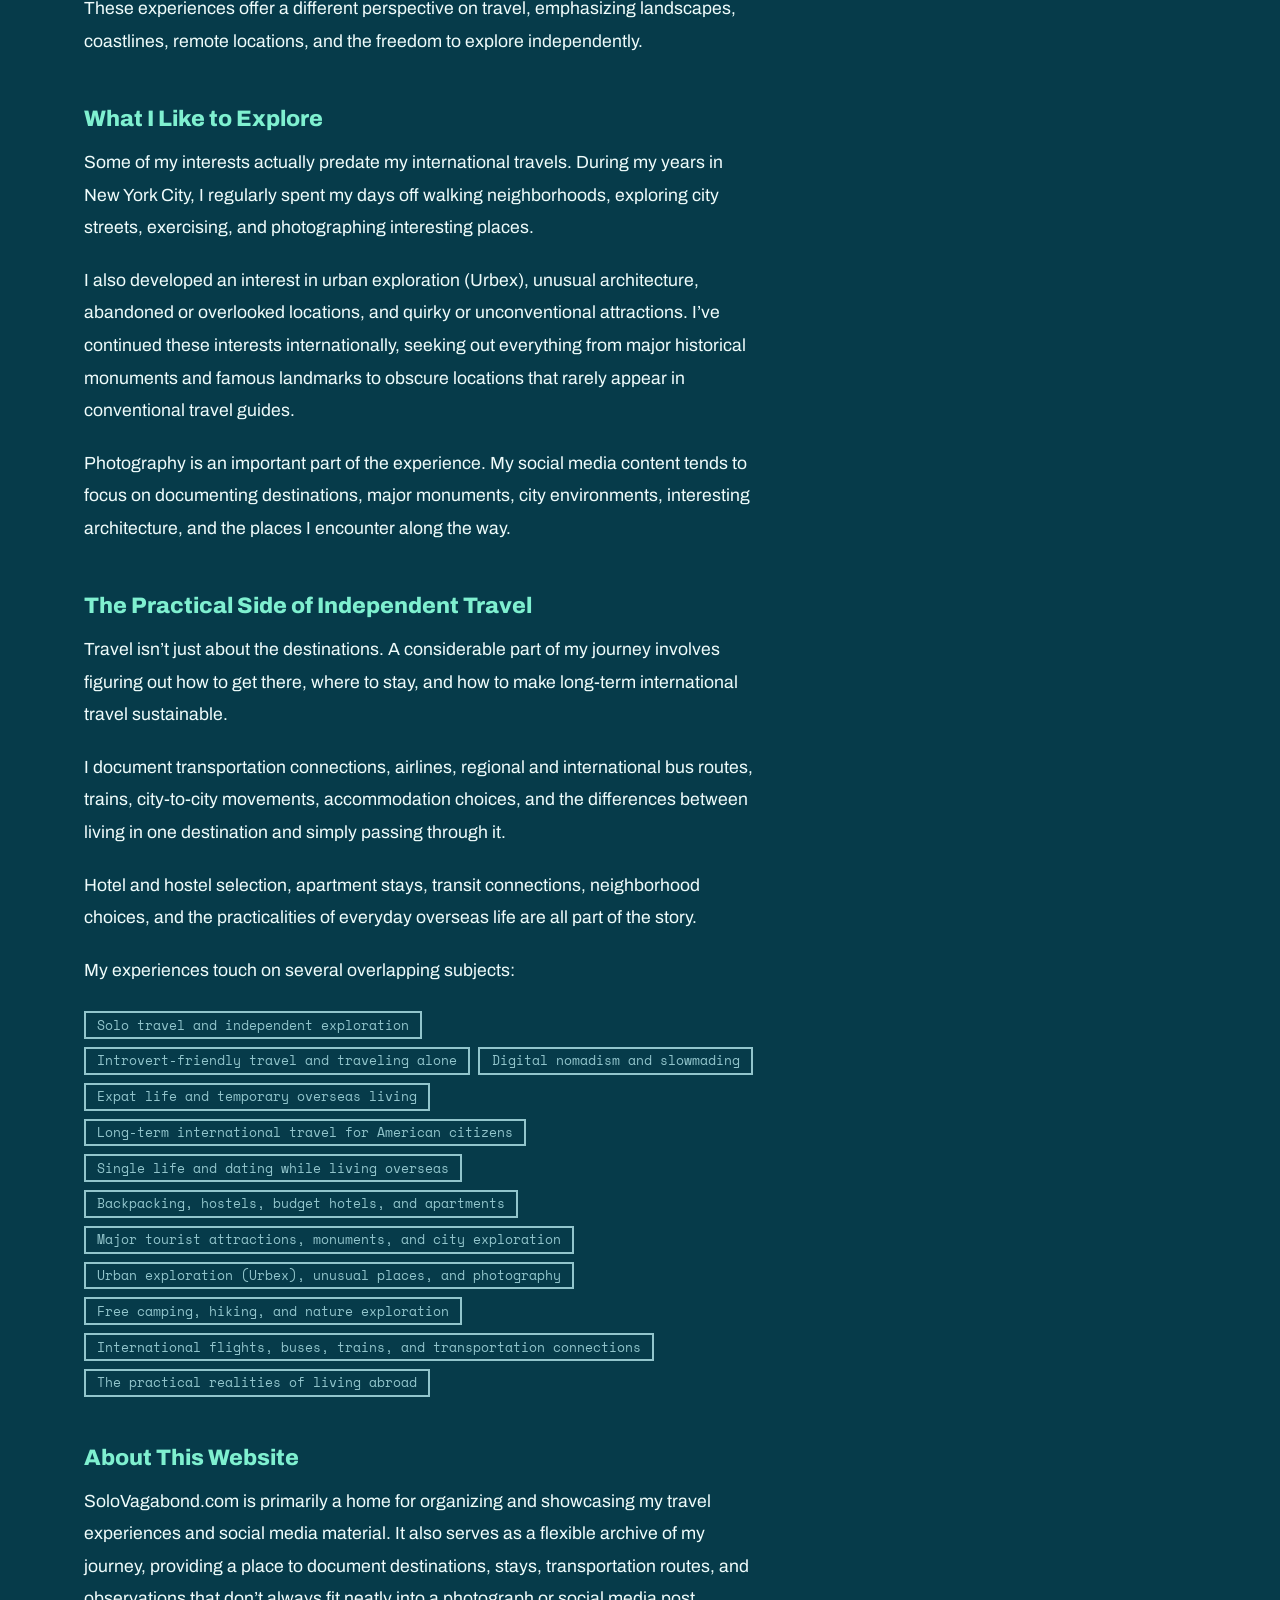
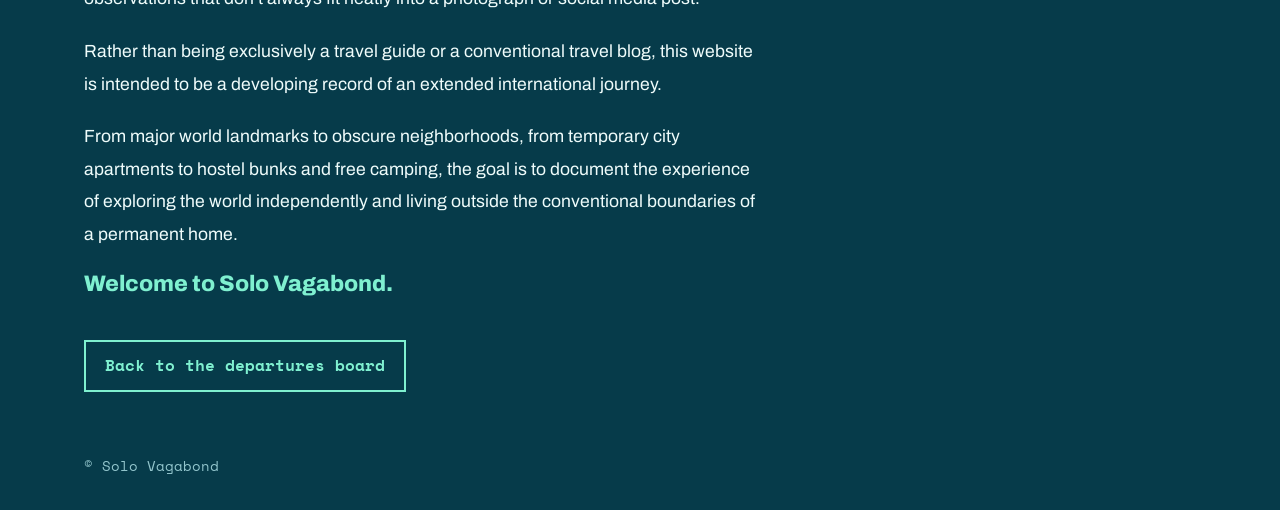
==== commit e18002e0: "Add files via upload" ====
--- a/about.html
+++ b/about.html
@@ -88,10 +88,10 @@
 <h2>The Trip at a Glance</h2>
 <ul class="tl">
 <li><b>Dec 2019 – May 2021</b><p class="t"><a href="pandemic-hold.html">First Asia Trip &amp; Pandemic Hold</a></p><p>Departed New York for Taiwan, Thailand, and Cambodia. A first backpacking trip became an extended stay in Southeast Asia during the pandemic.</p></li>
-<li><b>Jun – Oct 2021</b><p class="t">First Balkans Exploration</p><p>Resumed travel via Singapore and Germany, then Serbia, Montenegro, and Albania, the start of a longer relationship with the Balkans.</p></li>
-<li><b>Dec 2021 – May 2022</b><p class="t">Europe &amp; North Africa</p><p>Spain, the Canary Islands, Morocco, and the UK, with extended beach camping around El Médano, Tenerife.</p></li>
+<li><b>Jun – Oct 2021</b><p class="t">First Balkans Exploration</p><p>Resumed travel via Singapore and Germany, then Serbia, Montenegro, and Albania, the start of a longer exploration of the Balkans.</p></li>
+<li><b>Dec 2021 – May 2022</b><p class="t">Europe &amp; North Africa</p><p>Spain, the Canary Islands, Morocco, and the UK, with backcountry camping and outdoor exploration in South and Central Tenerife.</p></li>
 <li><b>May – Jul 2022</b><p class="t">Albania Slowmading</p><p>A temporary home base in Albania, exploring Tirana, Durrës, and Berat while experiencing everyday life in the Balkans.</p></li>
-<li><b>Jul 2022 – Jan 2023</b><p class="t">European Backpacking &amp; Scandinavian Camping</p><p>Through the Balkans, Eastern Europe, Scandinavia, and the UK, mixing hostels and city exploration with extended camping in Tenerife and Scandinavia.</p></li>
+<li><b>Jul 2022 – Jan 2023</b><p class="t">European Backpacking &amp; Scandinavian Camping</p><p>Through the Balkans, Eastern Europe, Scandinavia, and the UK, mixing hostels and city exploration with extended backcountry camping in Tenerife and Scandinavia.</p></li>
 <li><b>Jan 2023 – Jun 2024</b><p class="t">Extended Europe &amp; Asia Expedition</p><p>A major multi-region journey across Europe, the Middle East, South Asia, Southeast Asia, East Asia, and Australia: extensive backpacking, major cities, islands, and international transit connections.</p></li>
 <li><b>Jul – Nov 2024</b><p class="t">Central Europe, Baltics &amp; Balkans</p><p>Central and Eastern Europe, Lithuania, Latvia, and Portugal, with wild camping inland and along the coast, then longer stays in Albania, Montenegro, and Bosnia.</p></li>
 <li><b>Dec 2024 – Mar 2025</b><p class="t">Turkey, Middle East &amp; Caucasus</p><p>Turkey, Egypt, the UAE, Armenia, and Georgia: major cities, historical sites, and regional exploration.</p></li>
